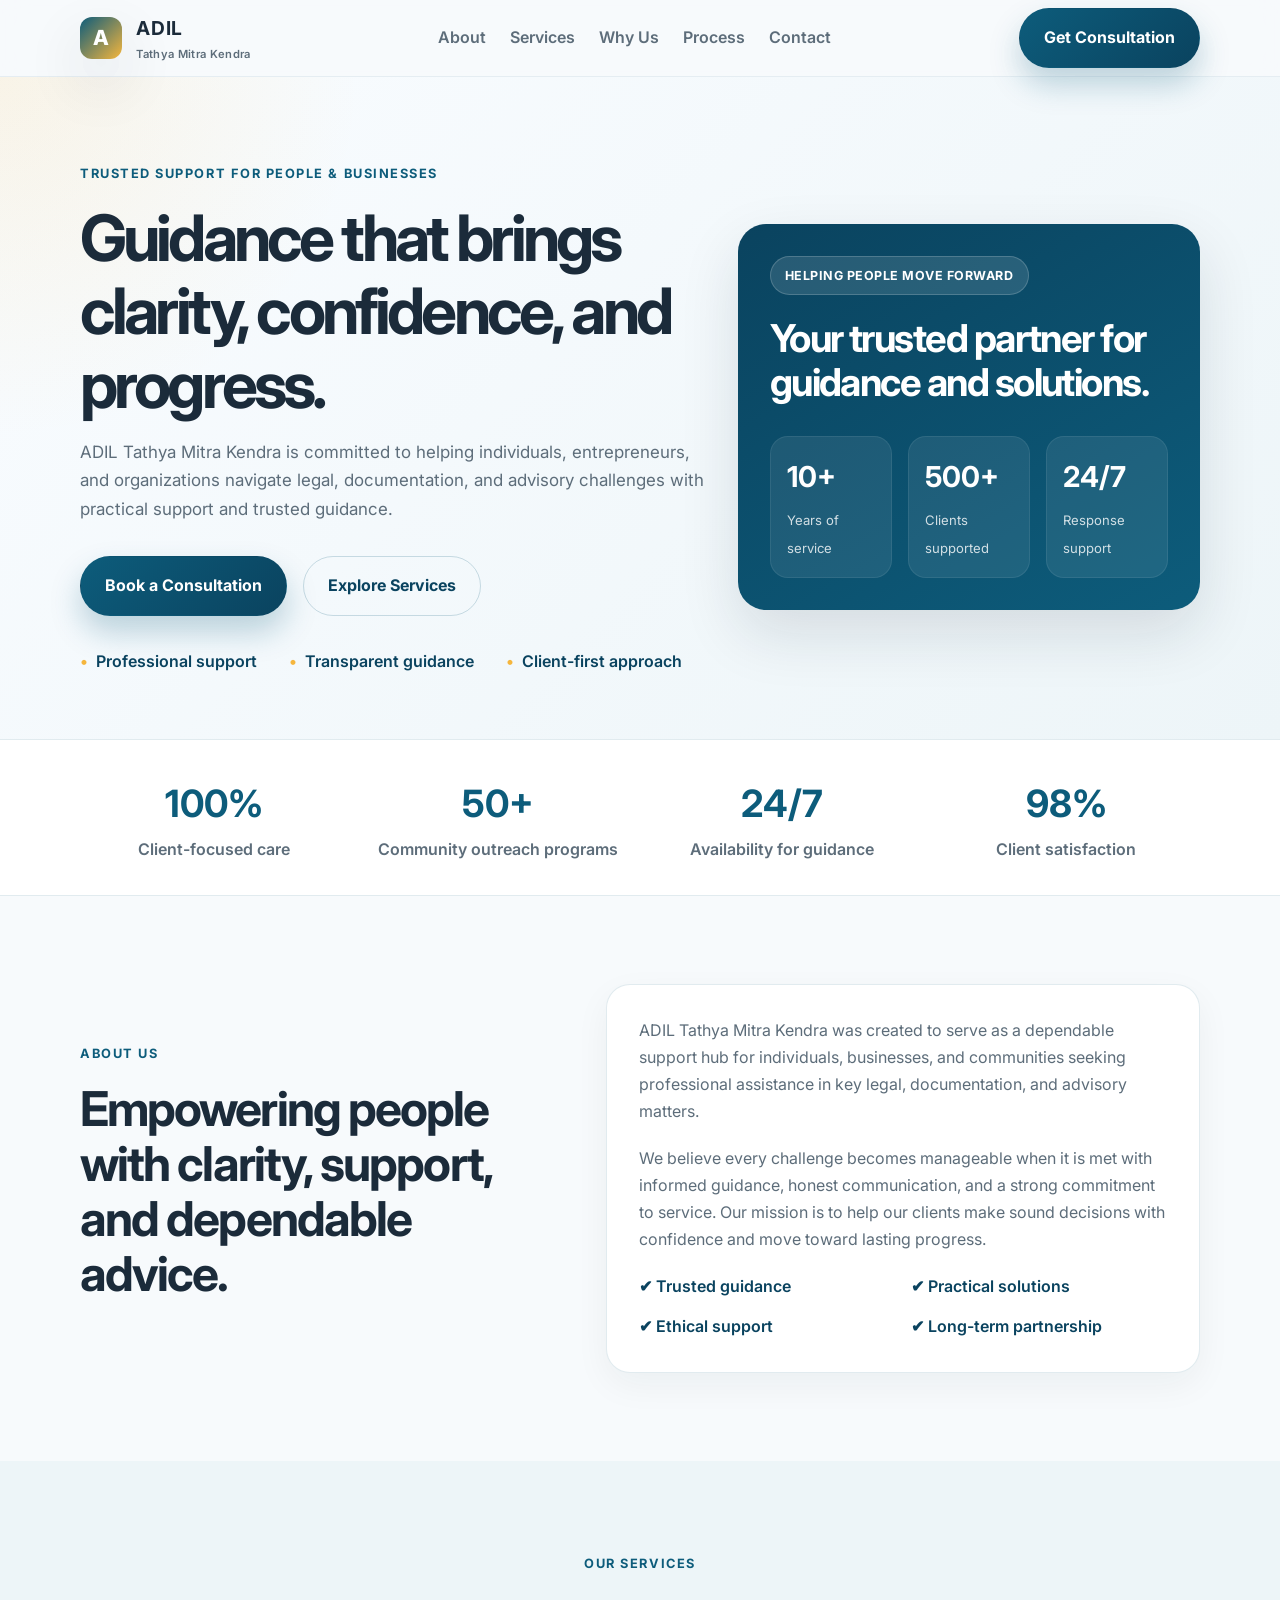
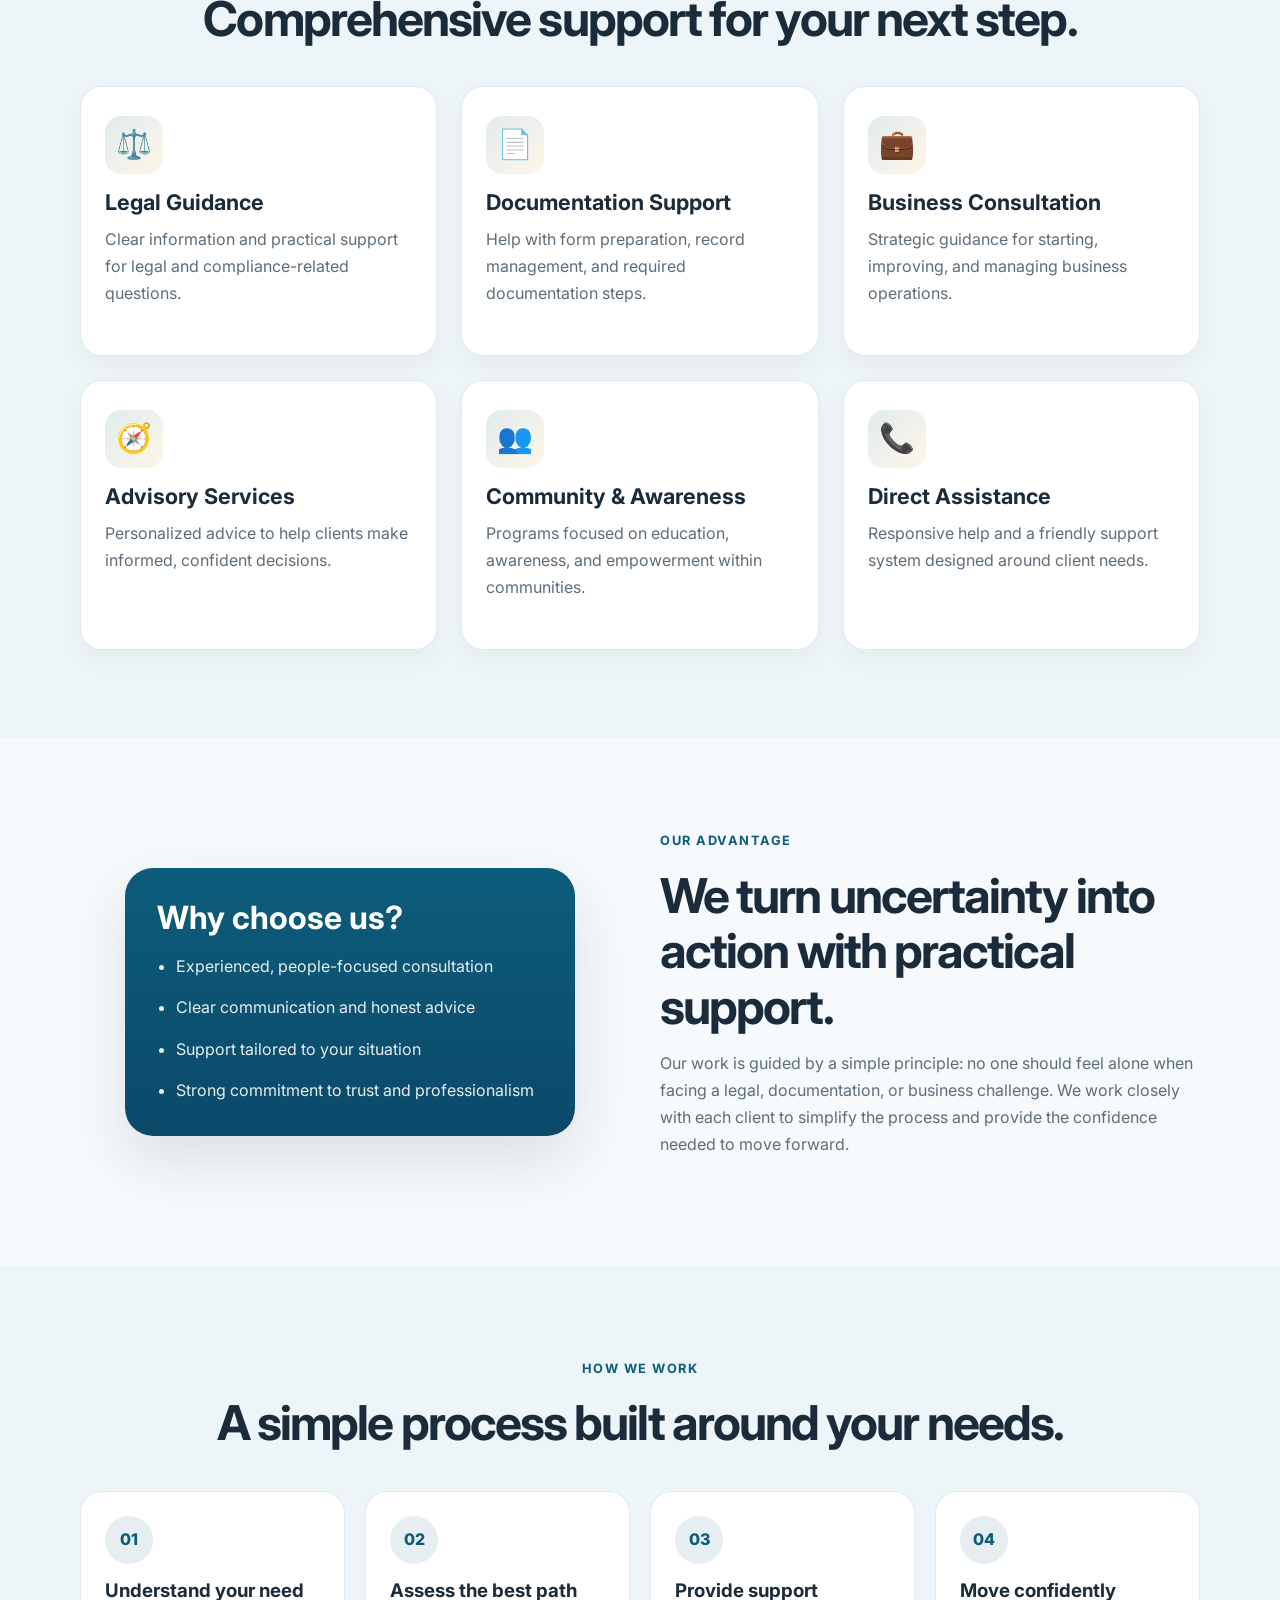
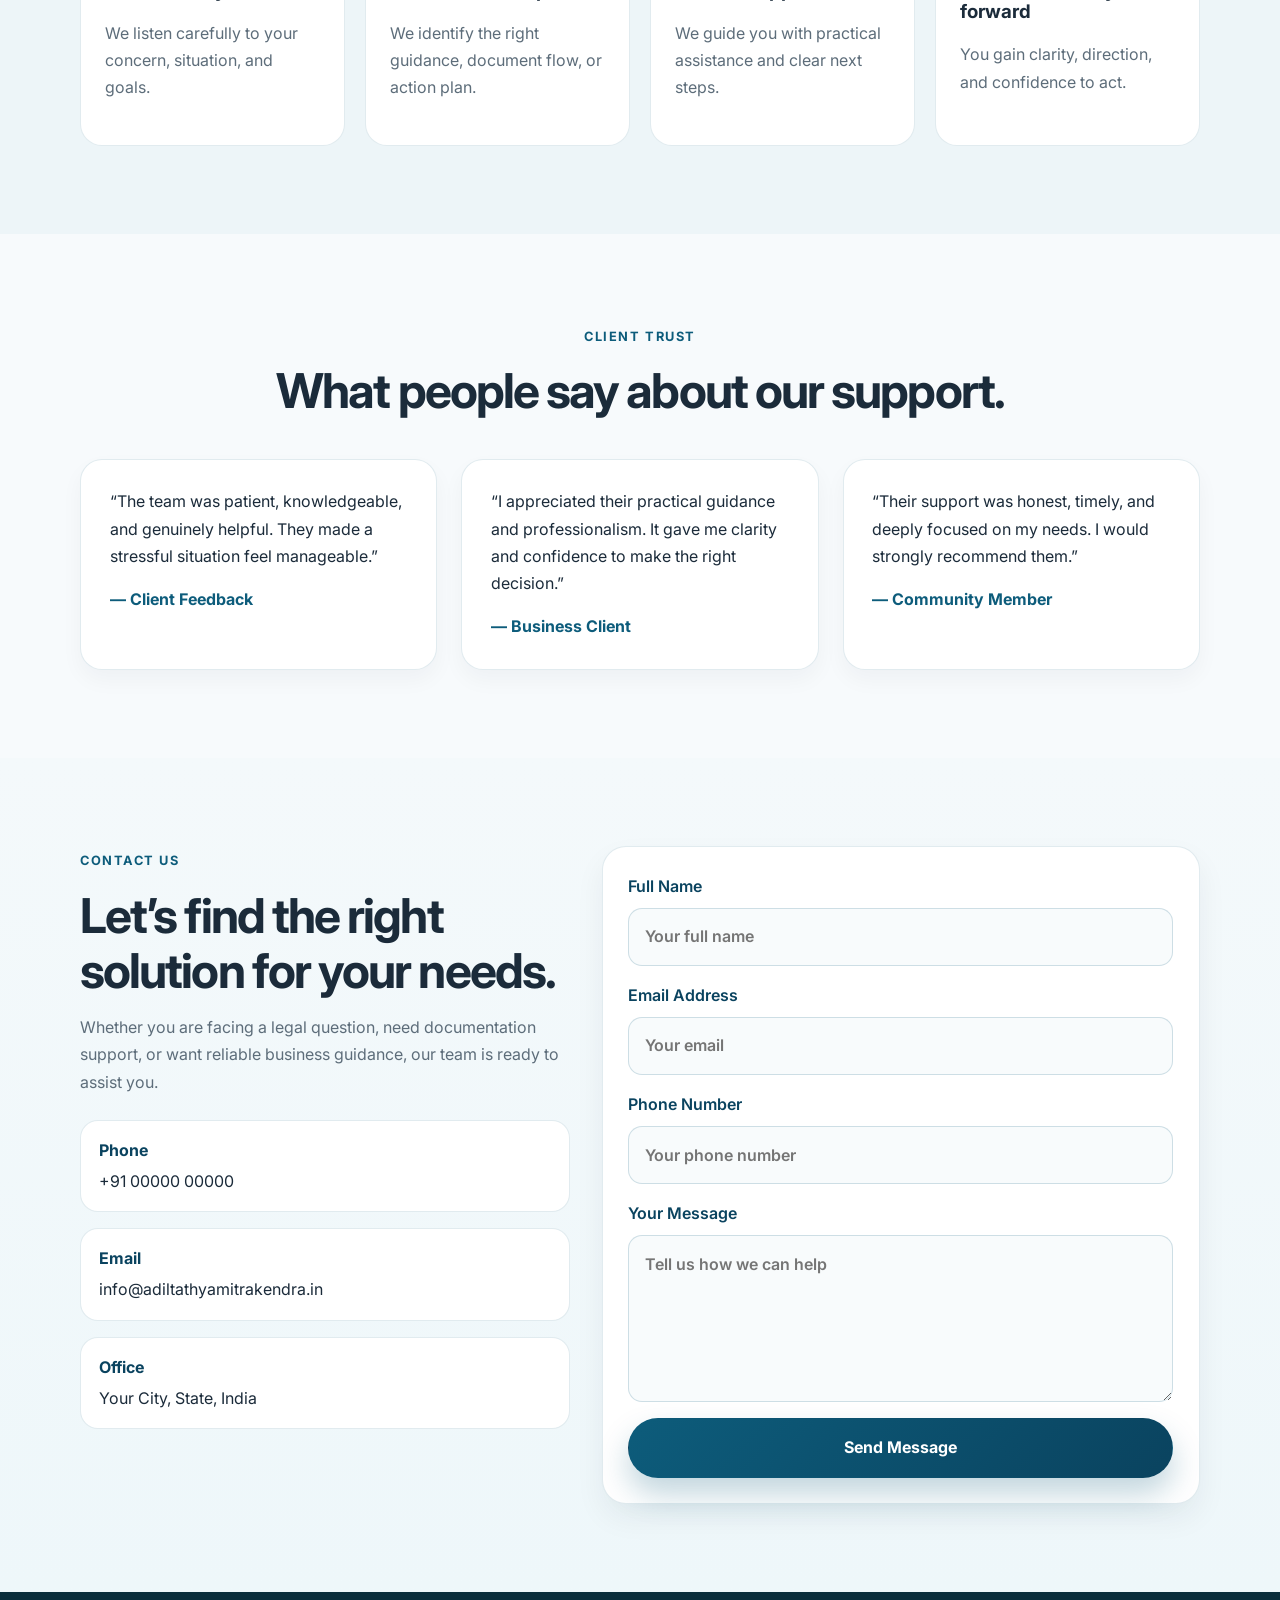
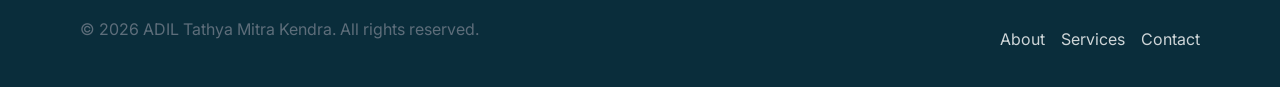
==== index.html @ 2398728b "Build a complete responsive business website for ADIL Tathya Mitra Kendra and add modern branding, s" ====
<!DOCTYPE html>
<html lang="en">
  <head>
    <meta charset="UTF-8" />
    <meta name="viewport" content="width=device-width, initial-scale=1.0" />
    <meta
      name="description"
      content="ADIL Tathya Mitra Kendra provides trusted legal guidance, documentation support, business consultation, and community awareness services."
    />
    <title>ADIL Tathya Mitra Kendra | Trusted Guidance & Support</title>
    <link rel="preconnect" href="https://fonts.googleapis.com" />
    <link rel="preconnect" href="https://fonts.gstatic.com" crossorigin />
    <link
      href="https://fonts.googleapis.com/css2?family=Inter:wght@400;500;600;700;800&display=swap"
      rel="stylesheet"
    />
    <link rel="stylesheet" href="styles.css" />
  </head>
  <body>
    <header class="site-header">
      <div class="container nav-wrap">
        <a href="#home" class="brand" aria-label="ADIL Tathya Mitra Kendra home">
          <span class="brand-mark">A</span>
          <span>
            <strong>ADIL</strong>
            <small>Tathya Mitra Kendra</small>
          </span>
        </a>

        <nav class="main-nav" aria-label="Main navigation">
          <a href="#about">About</a>
          <a href="#services">Services</a>
          <a href="#why-us">Why Us</a>
          <a href="#process">Process</a>
          <a href="#contact">Contact</a>
        </nav>

        <a class="btn btn-primary" href="#contact">Get Consultation</a>
        <button class="nav-toggle" aria-label="Open menu" aria-expanded="false">
          <span></span>
          <span></span>
          <span></span>
        </button>
      </div>
    </header>

    <main>
      <section class="hero" id="home">
        <div class="container hero-grid">
          <div class="hero-copy">
            <span class="eyebrow">Trusted support for people & businesses</span>
            <h1>Guidance that brings clarity, confidence, and progress.</h1>
            <p>
              ADIL Tathya Mitra Kendra is committed to helping individuals,
              entrepreneurs, and organizations navigate legal, documentation, and
              advisory challenges with practical support and trusted guidance.
            </p>

            <div class="cta-group">
              <a class="btn btn-primary" href="#contact">Book a Consultation</a>
              <a class="btn btn-secondary" href="#services">Explore Services</a>
            </div>

            <ul class="hero-points" aria-label="Key strengths">
              <li>Professional support</li>
              <li>Transparent guidance</li>
              <li>Client-first approach</li>
            </ul>
          </div>

          <div class="hero-card" aria-label="Company overview card">
            <div class="card-badge">Helping people move forward</div>
            <h2>Your trusted partner for guidance and solutions.</h2>
            <div class="mini-stats">
              <div>
                <strong>10+</strong>
                <span>Years of service</span>
              </div>
              <div>
                <strong>500+</strong>
                <span>Clients supported</span>
              </div>
              <div>
                <strong>24/7</strong>
                <span>Response support</span>
              </div>
            </div>
          </div>
        </div>
      </section>

      <section class="stats-bar">
        <div class="container stats-grid">
          <div>
            <strong>100%</strong>
            <span>Client-focused care</span>
          </div>
          <div>
            <strong>50+</strong>
            <span>Community outreach programs</span>
          </div>
          <div>
            <strong>24/7</strong>
            <span>Availability for guidance</span>
          </div>
          <div>
            <strong>98%</strong>
            <span>Client satisfaction</span>
          </div>
        </div>
      </section>

      <section class="section" id="about">
        <div class="container two-col">
          <div class="section-intro">
            <span class="eyebrow">About us</span>
            <h2>Empowering people with clarity, support, and dependable advice.</h2>
          </div>

          <div class="about-copy">
            <p>
              ADIL Tathya Mitra Kendra was created to serve as a dependable support hub for
              individuals, businesses, and communities seeking professional assistance in key
              legal, documentation, and advisory matters.
            </p>
            <p>
              We believe every challenge becomes manageable when it is met with informed guidance,
              honest communication, and a strong commitment to service. Our mission is to help
              our clients make sound decisions with confidence and move toward lasting progress.
            </p>
            <div class="check-list">
              <span>✔ Trusted guidance</span>
              <span>✔ Practical solutions</span>
              <span>✔ Ethical support</span>
              <span>✔ Long-term partnership</span>
            </div>
          </div>
        </div>
      </section>

      <section class="section muted" id="services">
        <div class="container">
          <div class="section-heading center">
            <span class="eyebrow">Our services</span>
            <h2>Comprehensive support for your next step.</h2>
          </div>

          <div class="card-grid">
            <article class="service-card">
              <div class="icon">⚖️</div>
              <h3>Legal Guidance</h3>
              <p>
                Clear information and practical support for legal and compliance-related questions.
              </p>
            </article>

            <article class="service-card">
              <div class="icon">📄</div>
              <h3>Documentation Support</h3>
              <p>
                Help with form preparation, record management, and required documentation steps.
              </p>
            </article>

            <article class="service-card">
              <div class="icon">💼</div>
              <h3>Business Consultation</h3>
              <p>
                Strategic guidance for starting, improving, and managing business operations.
              </p>
            </article>

            <article class="service-card">
              <div class="icon">🧭</div>
              <h3>Advisory Services</h3>
              <p>
                Personalized advice to help clients make informed, confident decisions.
              </p>
            </article>

            <article class="service-card">
              <div class="icon">👥</div>
              <h3>Community & Awareness</h3>
              <p>
                Programs focused on education, awareness, and empowerment within communities.
              </p>
            </article>

            <article class="service-card">
              <div class="icon">📞</div>
              <h3>Direct Assistance</h3>
              <p>
                Responsive help and a friendly support system designed around client needs.
              </p>
            </article>
          </div>
        </div>
      </section>

      <section class="section" id="why-us">
        <div class="container two-col reverse">
          <div class="feature-panel">
            <div class="feature-box">
              <h3>Why choose us?</h3>
              <ul>
                <li>Experienced, people-focused consultation</li>
                <li>Clear communication and honest advice</li>
                <li>Support tailored to your situation</li>
                <li>Strong commitment to trust and professionalism</li>
              </ul>
            </div>
          </div>

          <div class="section-intro">
            <span class="eyebrow">Our advantage</span>
            <h2>We turn uncertainty into action with practical support.</h2>
            <p>
              Our work is guided by a simple principle: no one should feel alone when facing a
              legal, documentation, or business challenge. We work closely with each client to
              simplify the process and provide the confidence needed to move forward.
            </p>
          </div>
        </div>
      </section>

      <section class="section muted" id="process">
        <div class="container">
          <div class="section-heading center">
            <span class="eyebrow">How we work</span>
            <h2>A simple process built around your needs.</h2>
          </div>

          <div class="timeline">
            <div class="timeline-item">
              <span>01</span>
              <h3>Understand your need</h3>
              <p>We listen carefully to your concern, situation, and goals.</p>
            </div>
            <div class="timeline-item">
              <span>02</span>
              <h3>Assess the best path</h3>
              <p>We identify the right guidance, document flow, or action plan.</p>
            </div>
            <div class="timeline-item">
              <span>03</span>
              <h3>Provide support</h3>
              <p>We guide you with practical assistance and clear next steps.</p>
            </div>
            <div class="timeline-item">
              <span>04</span>
              <h3>Move confidently forward</h3>
              <p>You gain clarity, direction, and confidence to act.</p>
            </div>
          </div>
        </div>
      </section>

      <section class="section testimonial-section">
        <div class="container">
          <div class="section-heading center">
            <span class="eyebrow">Client trust</span>
            <h2>What people say about our support.</h2>
          </div>

          <div class="testimonial-grid">
            <blockquote>
              “The team was patient, knowledgeable, and genuinely helpful. They made a stressful
              situation feel manageable.”
              <footer>— Client Feedback</footer>
            </blockquote>
            <blockquote>
              “I appreciated their practical guidance and professionalism. It gave me clarity and
              confidence to make the right decision.”
              <footer>— Business Client</footer>
            </blockquote>
            <blockquote>
              “Their support was honest, timely, and deeply focused on my needs. I would strongly
              recommend them.”
              <footer>— Community Member</footer>
            </blockquote>
          </div>
        </div>
      </section>

      <section class="section contact-section" id="contact">
        <div class="container contact-grid">
          <div class="contact-copy">
            <span class="eyebrow">Contact us</span>
            <h2>Let’s find the right solution for your needs.</h2>
            <p>
              Whether you are facing a legal question, need documentation support, or want reliable
              business guidance, our team is ready to assist you.
            </p>

            <div class="contact-details">
              <div>
                <strong>Phone</strong>
                <span>+91 00000 00000</span>
              </div>
              <div>
                <strong>Email</strong>
                <span>info@adiltathyamitrakendra.in</span>
              </div>
              <div>
                <strong>Office</strong>
                <span>Your City, State, India</span>
              </div>
            </div>
          </div>

          <form class="contact-form" action="#" method="post">
            <label>
              Full Name
              <input type="text" name="name" placeholder="Your full name" required />
            </label>
            <label>
              Email Address
              <input type="email" name="email" placeholder="Your email" required />
            </label>
            <label>
              Phone Number
              <input type="tel" name="phone" placeholder="Your phone number" />
            </label>
            <label>
              Your Message
              <textarea name="message" rows="5" placeholder="Tell us how we can help" required></textarea>
            </label>
            <button type="submit" class="btn btn-primary">Send Message</button>
          </form>
        </div>
      </section>
    </main>

    <footer class="site-footer">
      <div class="container footer-wrap">
        <p>© <span id="year"></span> ADIL Tathya Mitra Kendra. All rights reserved.</p>
        <div class="footer-links">
          <a href="#about">About</a>
          <a href="#services">Services</a>
          <a href="#contact">Contact</a>
        </div>
      </div>
    </footer>

    <script src="script.js"></script>
  </body>
</html>
---- styles.css ----
:root {
  --primary: #0d5c7b;
  --primary-dark: #0a435f;
  --secondary: #f5b63d;
  --accent: #e8f3f8;
  --text: #1b2b3a;
  --muted: #5d6d7a;
  --bg: #f7fafc;
  --white: #ffffff;
  --border: rgba(13, 92, 123, 0.12);
  --shadow: 0 24px 60px rgba(15, 34, 46, 0.12);
}

* {
  box-sizing: border-box;
}

html {
  scroll-behavior: smooth;
}

body {
  margin: 0;
  font-family: "Inter", sans-serif;
  color: var(--text);
  background: var(--bg);
  line-height: 1.7;
}

img {
  max-width: 100%;
  display: block;
}

a {
  color: inherit;
  text-decoration: none;
}

button,
input,
textarea {
  font: inherit;
}

.container {
  width: min(1120px, calc(100% - 2rem));
  margin: 0 auto;
}

.section {
  padding: 88px 0;
}

.muted {
  background: #edf5f8;
}

.eyebrow {
  display: inline-block;
  font-size: 0.8rem;
  font-weight: 700;
  letter-spacing: 0.12em;
  text-transform: uppercase;
  color: var(--primary);
  margin-bottom: 1rem;
}

h1, h2, h3 {
  margin-top: 0;
  line-height: 1.15;
}

h1 {
  font-size: clamp(2.5rem, 5vw, 4.5rem);
  letter-spacing: -0.06em;
  margin-bottom: 1rem;
}

h2 {
  font-size: clamp(2rem, 4vw, 3rem);
  letter-spacing: -0.04em;
  margin-bottom: 1rem;
}

p {
  margin: 0 0 1.2rem;
  color: var(--muted);
}

.btn {
  display: inline-flex;
  align-items: center;
  justify-content: center;
  padding: 0.95rem 1.5rem;
  border-radius: 999px;
  border: 1px solid transparent;
  font-weight: 700;
  transition: 0.25s ease;
  cursor: pointer;
}

.btn:hover {
  transform: translateY(-1px);
}

.btn-primary {
  background: linear-gradient(135deg, var(--primary), var(--primary-dark));
  color: var(--white);
  box-shadow: 0 16px 30px rgba(13, 92, 123, 0.25);
}

.btn-secondary {
  background: transparent;
  border-color: rgba(13, 92, 123, 0.2);
  color: var(--primary-dark);
}

.site-header {
  position: sticky;
  top: 0;
  z-index: 30;
  background: rgba(247, 250, 252, 0.85);
  backdrop-filter: blur(14px);
  border-bottom: 1px solid rgba(13, 92, 123, 0.08);
}

.nav-wrap {
  display: flex;
  align-items: center;
  justify-content: space-between;
  gap: 1rem;
  min-height: 76px;
}

.brand {
  display: inline-flex;
  align-items: center;
  gap: 0.9rem;
  font-weight: 800;
}

.brand strong {
  display: block;
  font-size: 1.2rem;
  letter-spacing: 0.03em;
}

.brand small {
  display: block;
  font-size: 0.7rem;
  letter-spacing: 0.03em;
  font-weight: 600;
  color: var(--muted);
}

.brand-mark {
  display: grid;
  place-items: center;
  width: 42px;
  height: 42px;
  border-radius: 12px;
  background: linear-gradient(135deg, var(--primary), var(--secondary));
  color: var(--white);
  font-size: 1.3rem;
  box-shadow: var(--shadow);
}

.main-nav {
  display: flex;
  align-items: center;
  gap: 1.5rem;
  font-weight: 600;
  color: var(--muted);
}

.main-nav a {
  position: relative;
}

.main-nav a::after {
  content: "";
  position: absolute;
  left: 0;
  bottom: -0.35rem;
  width: 100%;
  height: 2px;
  background: var(--primary);
  transform: scaleX(0);
  transform-origin: center;
  transition: transform 0.25s ease;
}

.main-nav a:hover::after,
.main-nav a:focus-visible::after {
  transform: scaleX(1);
}

.nav-toggle {
  display: none;
  width: 46px;
  height: 46px;
  border: 1px solid var(--border);
  border-radius: 12px;
  background: var(--white);
  padding: 0.6rem;
  cursor: pointer;
}

.nav-toggle span {
  display: block;
  width: 100%;
  height: 2px;
  background: var(--text);
  margin: 0.28rem 0;
  border-radius: 999px;
}

.hero {
  position: relative;
  overflow: hidden;
  padding: 82px 0 64px;
  background:
    radial-gradient(circle at top left, rgba(245, 182, 61, 0.12), transparent 25%),
    linear-gradient(135deg, #f9fcff 0%, #edf5f8 100%);
}

.hero-grid {
  display: grid;
  grid-template-columns: 1.15fr 0.85fr;
  gap: 2rem;
  align-items: center;
}

.hero-copy {
  position: relative;
  z-index: 1;
}

.hero-copy p {
  max-width: 640px;
  font-size: 1.06rem;
}

.cta-group {
  display: flex;
  flex-wrap: wrap;
  gap: 1rem;
  margin: 2rem 0;
}

.hero-points {
  display: flex;
  flex-wrap: wrap;
  gap: 1.2rem 2rem;
  list-style: none;
  padding: 0;
  margin: 0;
  color: var(--primary-dark);
  font-weight: 600;
}

.hero-points li::before {
  content: "•";
  margin-right: 0.5rem;
  color: var(--secondary);
}

.hero-card {
  background: linear-gradient(150deg, var(--primary-dark), var(--primary));
  border-radius: 28px;
  color: var(--white);
  padding: 2rem;
  box-shadow: var(--shadow);
}

.card-badge {
  display: inline-flex;
  padding: 0.5rem 0.9rem;
  background: rgba(255, 255, 255, 0.12);
  border: 1px solid rgba(255, 255, 255, 0.18);
  border-radius: 999px;
  font-size: 0.78rem;
  font-weight: 700;
  letter-spacing: 0.04em;
  text-transform: uppercase;
}

.hero-card h2 {
  margin: 1.3rem 0 2rem;
  font-size: clamp(1.8rem, 3vw, 2.6rem);
}

.mini-stats {
  display: grid;
  grid-template-columns: repeat(3, minmax(0, 1fr));
  gap: 1rem;
}

.mini-stats div {
  background: rgba(255, 255, 255, 0.08);
  padding: 1rem;
  border-radius: 18px;
  border: 1px solid rgba(255, 255, 255, 0.08);
}

.mini-stats strong {
  display: block;
  font-size: 1.8rem;
  margin-bottom: 0.25rem;
}

.mini-stats span {
  font-size: 0.82rem;
  color: rgba(255, 255, 255, 0.8);
}

.stats-bar {
  background: var(--white);
  padding: 1.2rem 0;
  border-top: 1px solid var(--border);
  border-bottom: 1px solid var(--border);
}

.stats-grid {
  display: grid;
  grid-template-columns: repeat(4, minmax(0, 1fr));
  text-align: center;
  gap: 1rem;
}

.stats-grid div {
  padding: 0.8rem 0.5rem;
}

.stats-grid strong {
  display: block;
  font-size: clamp(1.7rem, 3vw, 2.35rem);
  color: var(--primary);
}

.stats-grid span {
  color: var(--muted);
  font-weight: 600;
}

.two-col {
  display: grid;
  grid-template-columns: 0.9fr 1.1fr;
  gap: 2.5rem;
  align-items: center;
}

.two-col.reverse {
  grid-template-columns: 1fr 1fr;
}

.section-intro h2 {
  max-width: 600px;
}

.about-copy {
  background: var(--white);
  padding: 2rem;
  border: 1px solid var(--border);
  border-radius: 24px;
  box-shadow: 0 12px 35px rgba(15, 34, 46, 0.05);
}

.check-list {
  display: grid;
  grid-template-columns: repeat(2, minmax(0, 1fr));
  gap: 0.8rem 1rem;
  margin-top: 1rem;
  font-weight: 600;
  color: var(--primary-dark);
}

.section-heading {
  margin-bottom: 2.5rem;
}

.section-heading.center {
  text-align: center;
}

.section-heading.center h2 {
  margin-inline: auto;
}

.card-grid {
  display: grid;
  grid-template-columns: repeat(3, minmax(0, 1fr));
  gap: 1.5rem;
}

.service-card {
  background: var(--white);
  border: 1px solid var(--border);
  border-radius: 22px;
  padding: 1.8rem 1.5rem;
  box-shadow: 0 10px 22px rgba(15, 34, 46, 0.04);
}

.icon {
  width: 58px;
  height: 58px;
  border-radius: 16px;
  display: grid;
  place-items: center;
  background: linear-gradient(135deg, rgba(13, 92, 123, 0.12), rgba(245, 182, 61, 0.12));
  font-size: 1.8rem;
  margin-bottom: 1rem;
}

.service-card h3 {
  font-size: 1.35rem;
  margin-bottom: 0.7rem;
}

.feature-panel {
  display: flex;
  justify-content: center;
}

.feature-box {
  width: min(100%, 450px);
  padding: 2rem;
  background: linear-gradient(180deg, #0d5c7b 0%, #0b4969 100%);
  border-radius: 28px;
  color: var(--white);
  box-shadow: var(--shadow);
}

.feature-box h3 {
  font-size: 2rem;
  margin-bottom: 1rem;
}

.feature-box ul {
  margin: 0;
  padding-left: 1.2rem;
  display: grid;
  gap: 0.9rem;
  color: rgba(255, 255, 255, 0.9);
}

.timeline {
  display: grid;
  grid-template-columns: repeat(4, minmax(0, 1fr));
  gap: 1.25rem;
}

.timeline-item {
  background: var(--white);
  border: 1px solid var(--border);
  border-radius: 22px;
  padding: 1.5rem;
}

.timeline-item span {
  display: inline-flex;
  width: 48px;
  height: 48px;
  border-radius: 50%;
  align-items: center;
  justify-content: center;
  background: rgba(13, 92, 123, 0.1);
  color: var(--primary);
  font-weight: 800;
  margin-bottom: 1rem;
}

.testimonial-grid {
  display: grid;
  grid-template-columns: repeat(3, minmax(0, 1fr));
  gap: 1.5rem;
}

blockquote {
  margin: 0;
  background: var(--white);
  border: 1px solid var(--border);
  padding: 1.8rem;
  border-radius: 22px;
  color: var(--text);
  box-shadow: 0 10px 22px rgba(15, 34, 46, 0.04);
}

blockquote footer {
  margin-top: 1rem;
  color: var(--primary);
  font-weight: 700;
}

.contact-section {
  background: linear-gradient(180deg, #f4f9fb 0%, #eef7fa 100%);
}

.contact-grid {
  display: grid;
  grid-template-columns: 0.9fr 1.1fr;
  gap: 2rem;
  align-items: start;
}

.contact-details {
  display: grid;
  gap: 1rem;
  margin-top: 1.5rem;
}

.contact-details div {
  display: grid;
  gap: 0.25rem;
  background: var(--white);
  border: 1px solid var(--border);
  border-radius: 18px;
  padding: 1rem 1.1rem;
}

.contact-details strong {
  color: var(--primary-dark);
}

.contact-form {
  display: grid;
  gap: 1rem;
  background: var(--white);
  border: 1px solid var(--border);
  border-radius: 24px;
  padding: 1.6rem;
  box-shadow: 0 14px 30px rgba(15, 34, 46, 0.06);
}

.contact-form label {
  display: grid;
  gap: 0.5rem;
  font-weight: 600;
  color: var(--primary-dark);
}

.contact-form input,
.contact-form textarea {
  width: 100%;
  border-radius: 14px;
  border: 1px solid rgba(13, 92, 123, 0.18);
  padding: 0.9rem 1rem;
  background: #f8fbfc;
  color: var(--text);
  resize: vertical;
}

.contact-form input:focus,
.contact-form textarea:focus {
  outline: 2px solid rgba(13, 92, 123, 0.15);
  border-color: rgba(13, 92, 123, 0.3);
}

.site-footer {
  background: #0a2d3b;
  color: rgba(255, 255, 255, 0.8);
  padding: 1.5rem 0;
}

.footer-wrap {
  display: flex;
  align-items: center;
  justify-content: space-between;
  gap: 1rem;
}

.footer-links {
  display: flex;
  flex-wrap: wrap;
  gap: 1rem;
}

@media (max-width: 900px) {
  .hero-grid,
  .two-col,
  .two-col.reverse,
  .contact-grid,
  .card-grid,
  .timeline,
  .testimonial-grid {
    grid-template-columns: 1fr 1fr;
  }

  .hero-grid,
  .two-col,
  .two-col.reverse,
  .contact-grid {
    grid-template-columns: 1fr;
  }

  .main-nav {
    position: absolute;
    left: 1rem;
    right: 1rem;
    top: 78px;
    display: none;
    flex-direction: column;
    align-items: flex-start;
    background: rgba(255, 255, 255, 0.98);
    border: 1px solid var(--border);
    border-radius: 18px;
    padding: 1.2rem;
    box-shadow: var(--shadow);
  }

  .main-nav.open {
    display: flex;
  }

  .nav-toggle {
    display: block;
  }

  .site-header .btn {
    display: none;
  }
}

@media (max-width: 640px) {
  .card-grid,
  .stats-grid,
  .testimonial-grid,
  .timeline {
    grid-template-columns: 1fr;
  }

  .hero {
    padding-top: 64px;
  }

  .hero-card,
  .about-copy,
  .service-card,
  .contact-form,
  .feature-box {
    border-radius: 18px;
  }

  .mini-stats {
    grid-template-columns: 1fr;
  }

  .footer-wrap {
    flex-direction: column;
    text-align: center;
  }
}
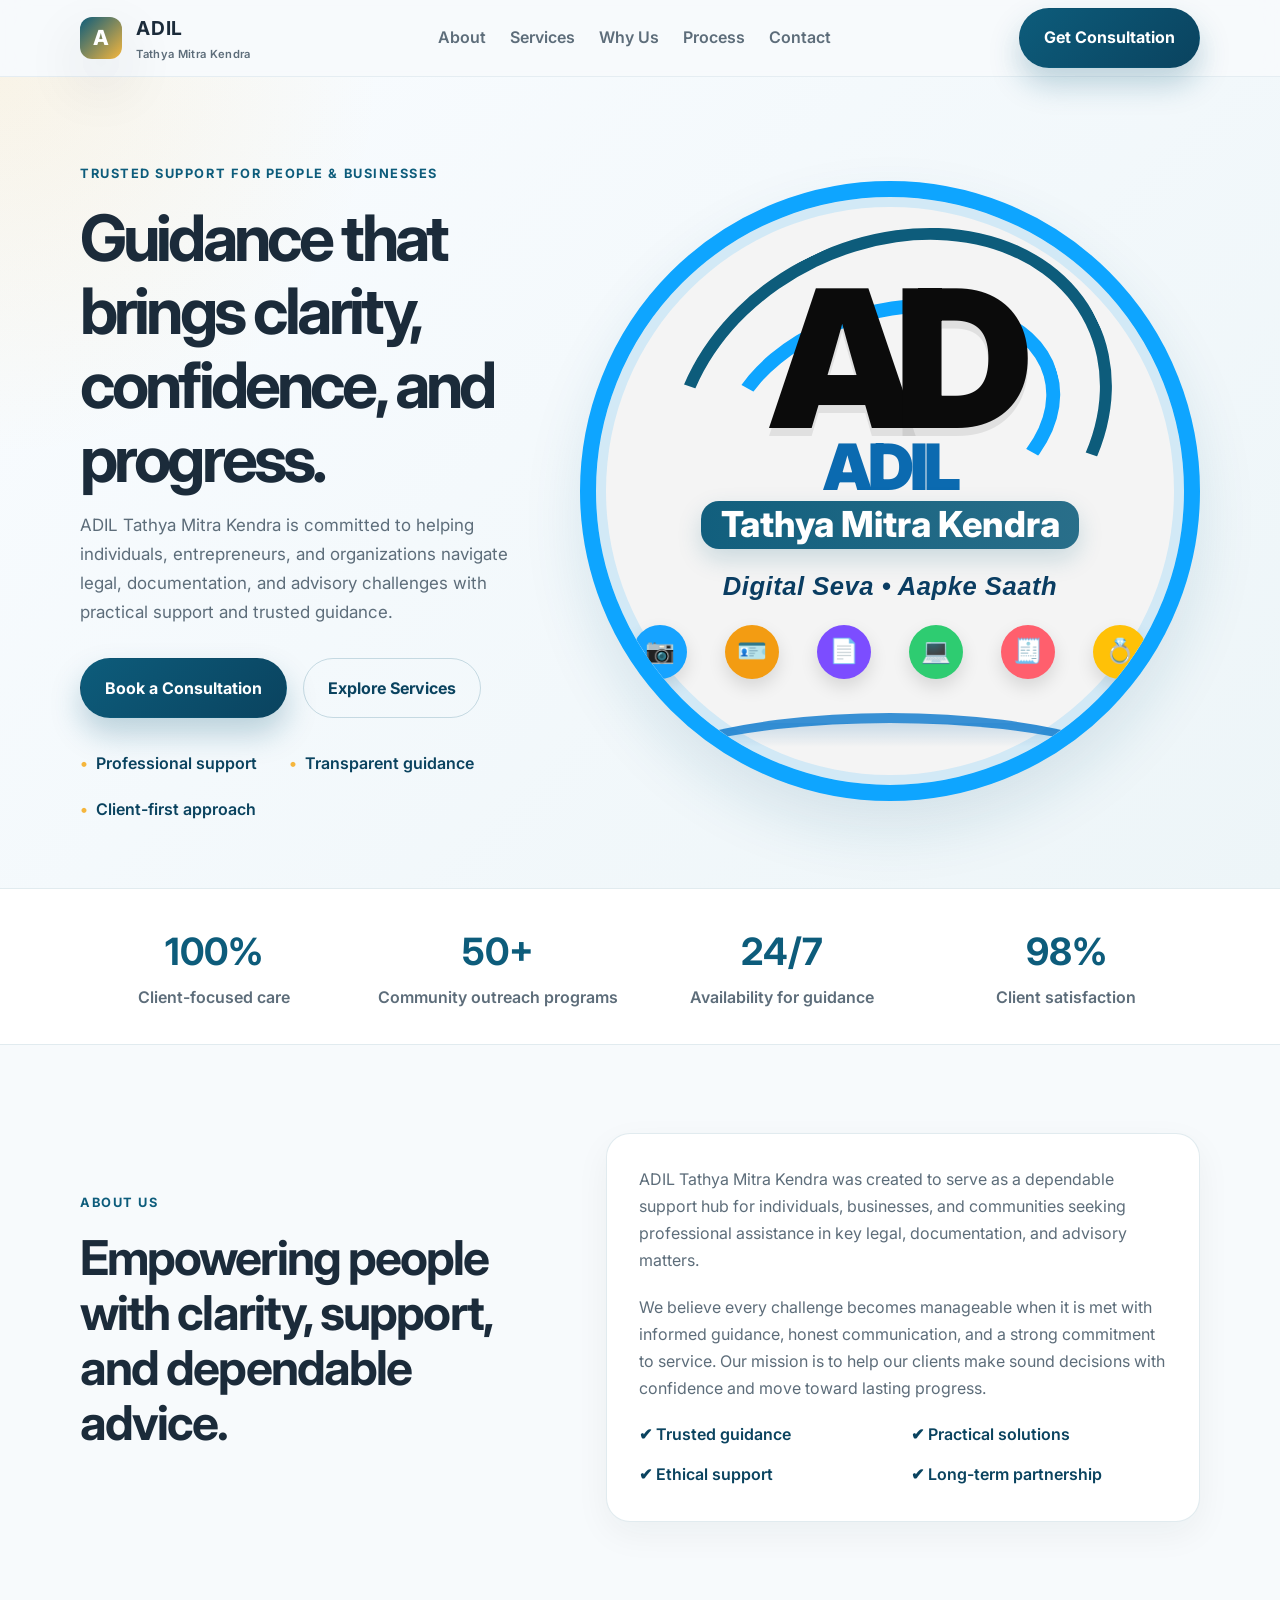
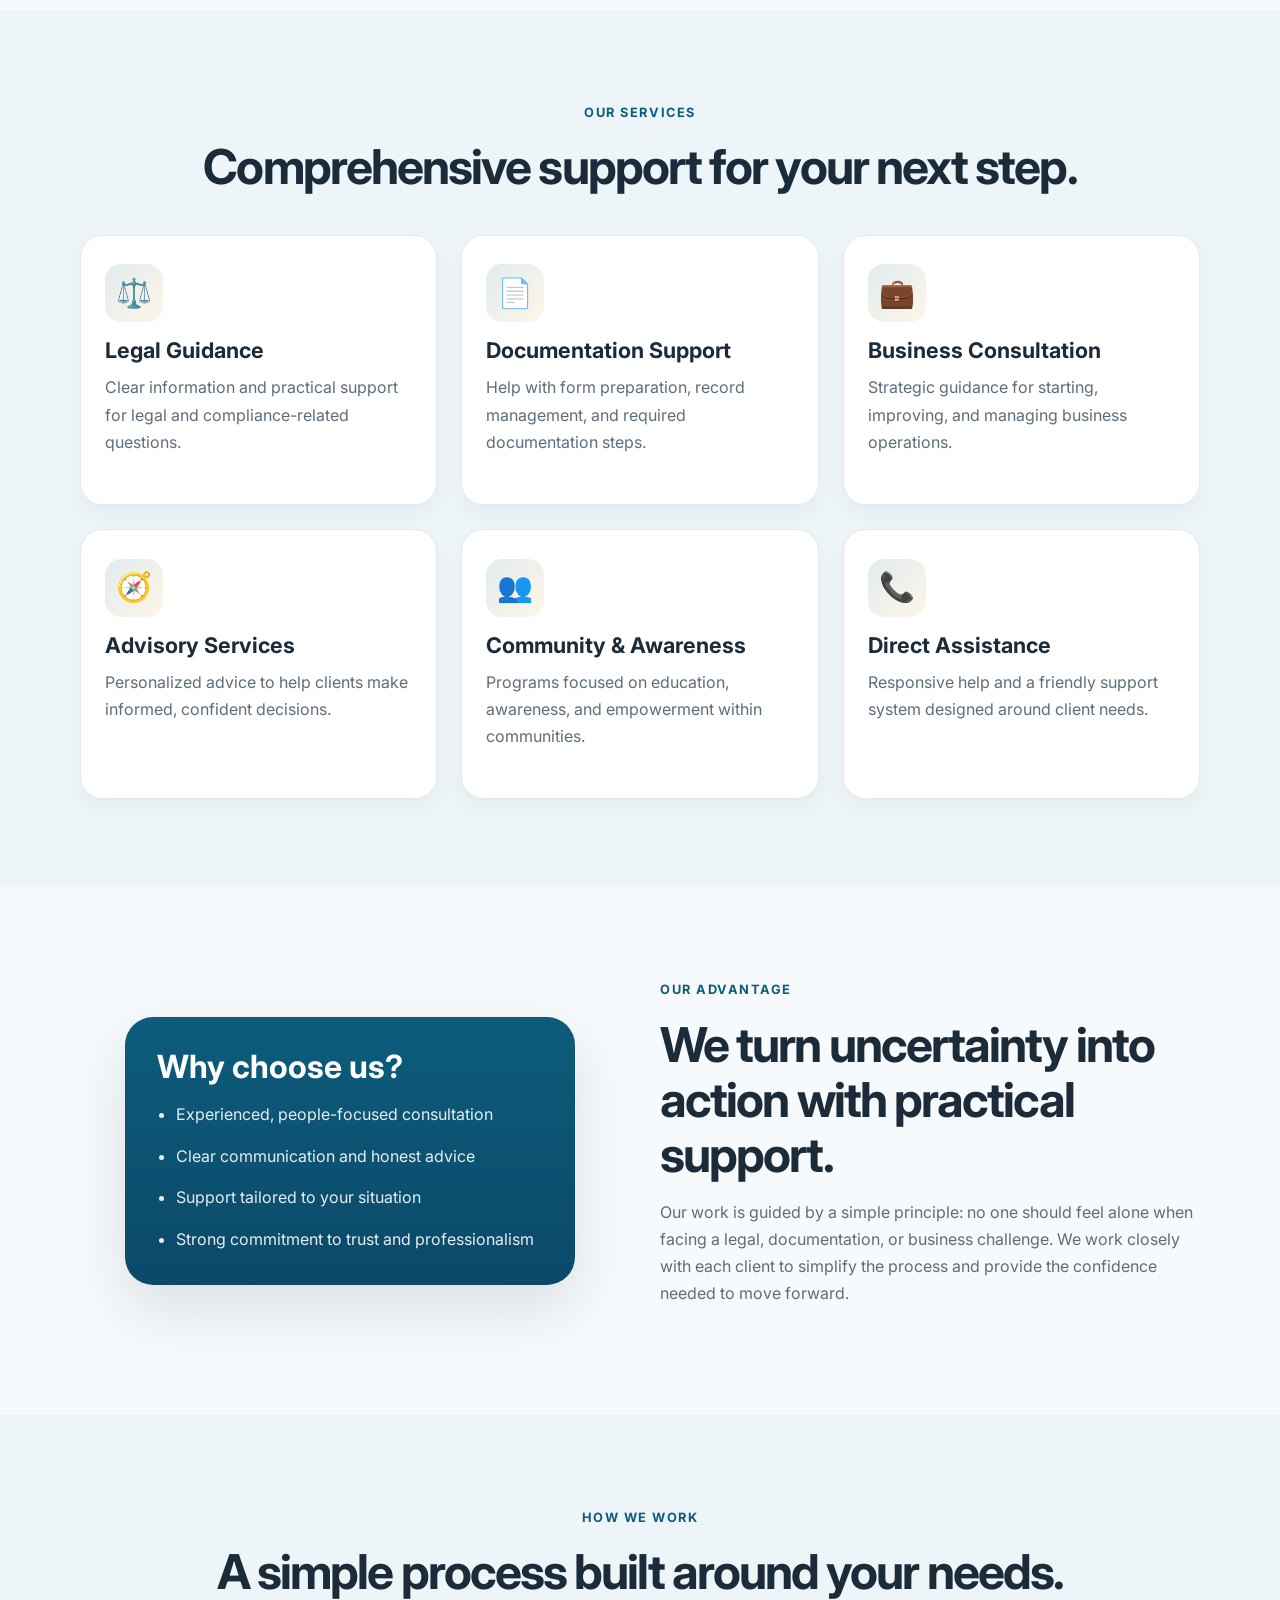
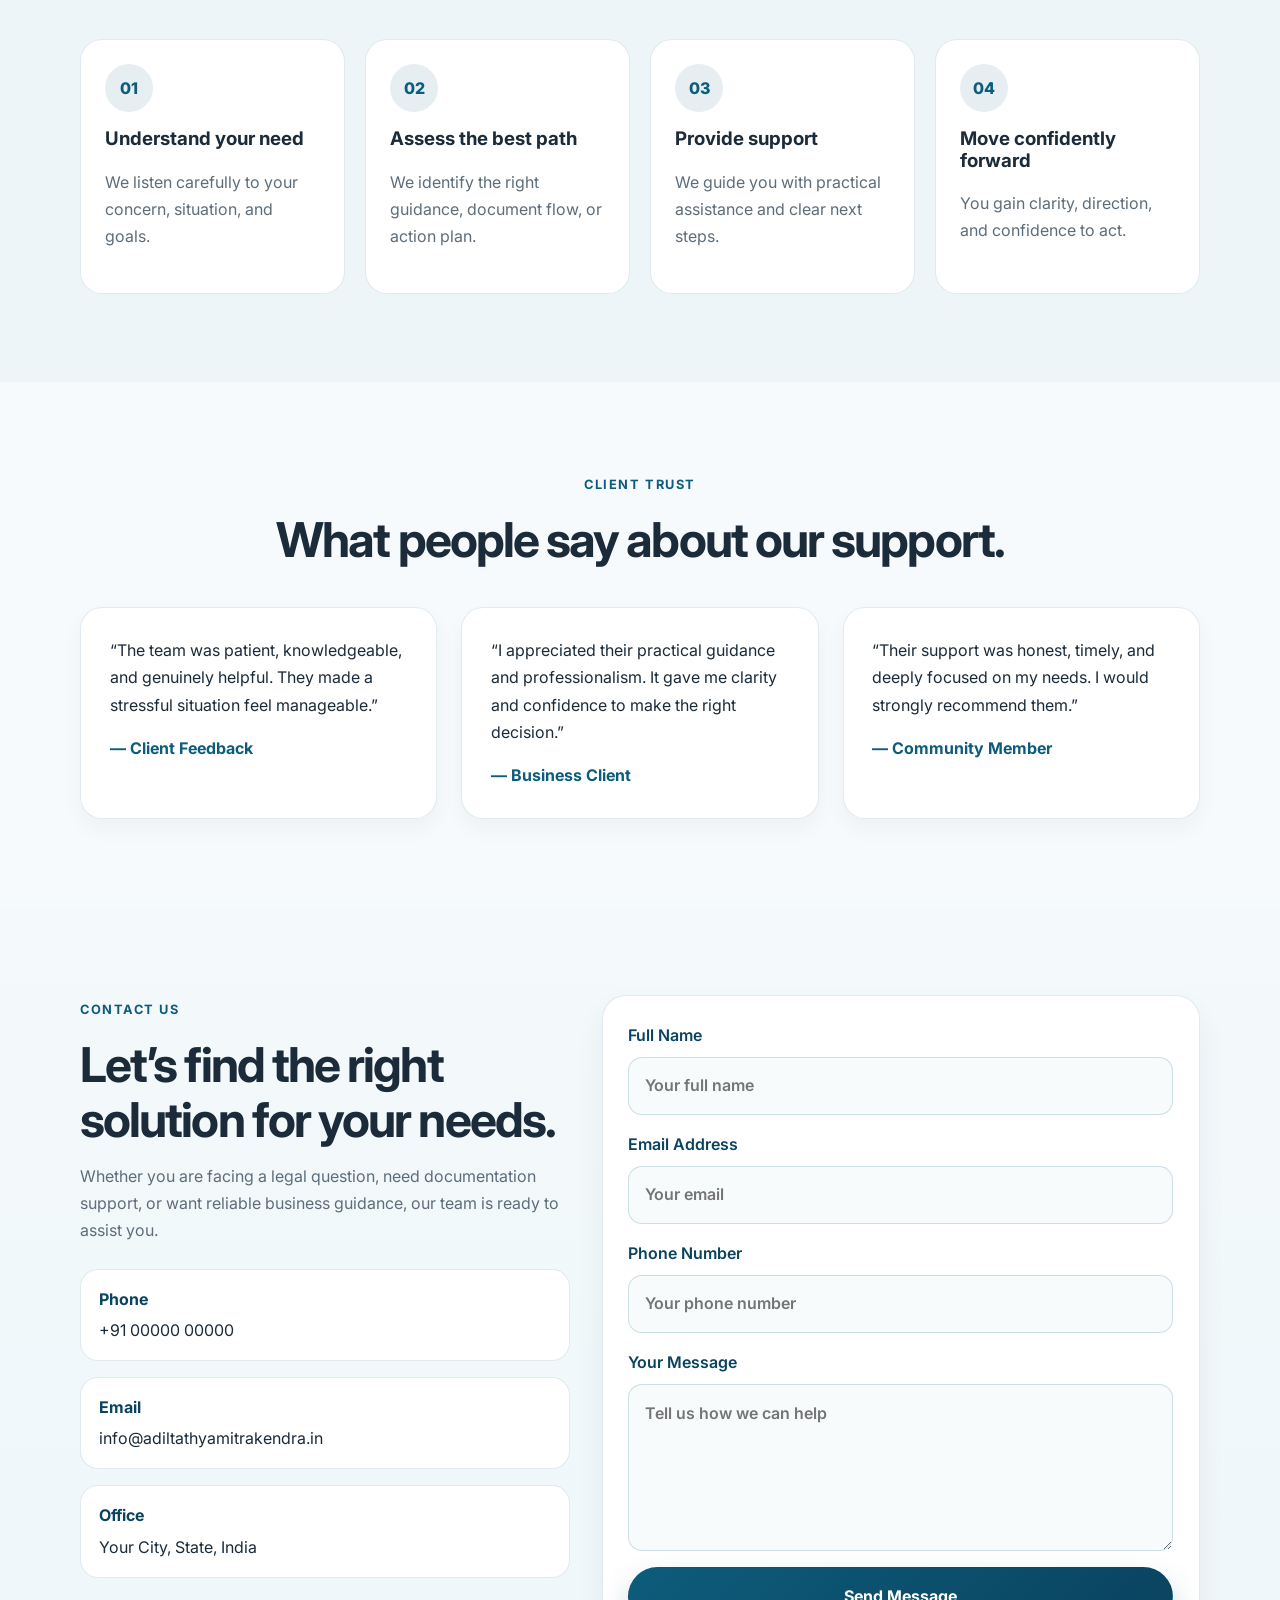
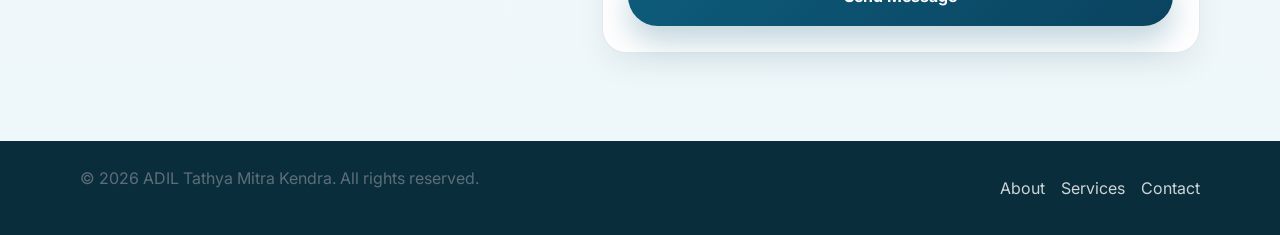
==== commit d89ee9a7: "Align the website hero with the provided ADIL Tathya Mitra Kendra brand logo and refresh the styling" ====
--- a/index.html
+++ b/index.html
@@ -68,21 +68,23 @@
             </ul>
           </div>
 
-          <div class="hero-card" aria-label="Company overview card">
-            <div class="card-badge">Helping people move forward</div>
-            <h2>Your trusted partner for guidance and solutions.</h2>
-            <div class="mini-stats">
-              <div>
-                <strong>10+</strong>
-                <span>Years of service</span>
-              </div>
-              <div>
-                <strong>500+</strong>
-                <span>Clients supported</span>
-              </div>
-              <div>
-                <strong>24/7</strong>
-                <span>Response support</span>
+          <div class="hero-visual" aria-label="ADIL Tathya Mitra Kendra brand emblem">
+            <div class="logo-badge">
+              <div class="logo-circle">
+                <div class="logo-swoosh"></div>
+                <div class="logo-monogram">AD</div>
+                <div class="logo-name">ADIL</div>
+                <div class="logo-subname">Tathya Mitra Kendra</div>
+                <div class="logo-tagline">Digital Seva • Aapke Saath</div>
+                <div class="service-strip">
+                  <div class="mini-icon icon-blue">📷</div>
+                  <div class="mini-icon icon-orange">🪪</div>
+                  <div class="mini-icon icon-purple">📄</div>
+                  <div class="mini-icon icon-green">💻</div>
+                  <div class="mini-icon icon-red">🧾</div>
+                  <div class="mini-icon icon-gold">💍</div>
+                </div>
+                <div class="wave-band"></div>
               </div>
             </div>
           </div>
@@ -345,230 +347,3 @@
     <script src="script.js"></script>
   </body>
 </html>
-
-
-
-
-
-
-
-
-
-
-
-
-
-
-
-
-
-
-
-
-
-
-
-
-
-
-
-
-
-
-
-
-
-
-
-
-
-
-
-
-
-
-
-
-
-
-
-
-
-
-
-
-
-
-
-
-
-
-
-
-
-
-
-
-
-
-
-
-
-
-
-
-
-
-
-
-
-
-
-
-
-
-
-
-
-
-
-
-
-
-
-
-
-
-
-
-
-
-
-
-
-
-
-
-
-
-
-
-
-
-
-
-
-
-
-
-
-
-
-
-
-
-
-
-
-
-
-
-
-
-
-
-
-
-
-
-
-
-
-
-
-
-
-
-
-
-
-
-
-
-
-
-
-
-
-
-
-
-
-
-
-
-
-
-
-
-
-
-
-
-
-
-
-
-
-
-
-
-
-
-
-
-
-
-
-
-
-
-
-
-
-
-
-
-
-
-
-
-
-
-
-
-
-
-
-
-
-
-
-
-
-
-
-
-
-
-
-
-
-
-
-
-
-
-
-
-
--- a/styles.css
+++ b/styles.css
@@ -227,7 +227,7 @@
 
 .hero-grid {
   display: grid;
-  grid-template-columns: 1.15fr 0.85fr;
+  grid-template-columns: 1.1fr 1fr;
   gap: 2rem;
   align-items: center;
 }
@@ -266,53 +266,144 @@
   color: var(--secondary);
 }
 
-.hero-card {
-  background: linear-gradient(150deg, var(--primary-dark), var(--primary));
-  border-radius: 28px;
-  color: var(--white);
-  padding: 2rem;
-  box-shadow: var(--shadow);
-}
-
-.card-badge {
-  display: inline-flex;
-  padding: 0.5rem 0.9rem;
-  background: rgba(255, 255, 255, 0.12);
-  border: 1px solid rgba(255, 255, 255, 0.18);
-  border-radius: 999px;
-  font-size: 0.78rem;
+.hero-visual {
+  display: flex;
+  justify-content: center;
+  align-items: center;
+}
+
+.logo-badge {
+  display: flex;
+  justify-content: center;
+  align-items: center;
+}
+
+.logo-circle {
+  position: relative;
+  width: min(620px, 90vw);
+  aspect-ratio: 1;
+  border-radius: 50%;
+  background: #f4f4f4;
+  border: 16px solid #0ea5ff;
+  box-shadow: inset 0 0 0 10px rgba(14, 165, 255, 0.15), 0 28px 60px rgba(13, 92, 123, 0.12);
+  display: flex;
+  align-items: center;
+  justify-content: center;
+  flex-direction: column;
+  overflow: hidden;
+}
+
+.logo-swoosh {
+  position: absolute;
+  width: 78%;
+  height: 62%;
+  top: 7%;
+  left: 11%;
+  border-radius: 50%;
+  border: 12px solid #0d5c7b;
+  border-left-color: transparent;
+  border-bottom-color: transparent;
+  transform: rotate(-26deg);
+  box-sizing: border-box;
+}
+
+.logo-swoosh::before {
+  content: "";
+  position: absolute;
+  inset: 16% 10% 16% 10%;
+  border-radius: 50%;
+  border: 14px solid #0ea5ff;
+  border-left-color: transparent;
+  border-bottom-color: transparent;
+  transform: rotate(10deg);
+}
+
+.logo-monogram {
+  position: relative;
+  margin-top: -1rem;
+  font-size: clamp(7rem, 15vw, 15rem);
+  font-weight: 900;
+  letter-spacing: -0.11em;
+  line-height: 0.8;
+  color: #0b0b0b;
+  transform: translateY(-0.4rem);
+  text-shadow: 0 8px 0 rgba(0, 0, 0, 0.08);
+}
+
+.logo-name {
+  position: relative;
+  font-size: clamp(2.8rem, 5vw, 6rem);
+  font-weight: 900;
+  line-height: 0.9;
+  letter-spacing: -0.06em;
+  text-transform: uppercase;
+  color: #0b6ab0;
+  margin-top: -0.2rem;
+}
+
+.logo-subname {
+  position: relative;
+  margin-top: 0.3rem;
+  font-size: clamp(1.3rem, 2.8vw, 3rem);
+  font-weight: 800;
+  color: #0b6ab0;
+  line-height: 1;
+  padding: 0.4rem 1.2rem;
+  border-radius: 18px;
+  background: linear-gradient(90deg, rgba(13, 92, 123, 0.98), rgba(13, 92, 123, 0.88));
+  color: #fff;
+  box-shadow: 0 10px 24px rgba(13, 92, 123, 0.18);
+}
+
+.logo-tagline {
+  position: relative;
+  margin-top: 1rem;
+  font-size: clamp(1rem, 2vw, 2rem);
   font-weight: 700;
-  letter-spacing: 0.04em;
-  text-transform: uppercase;
-}
-
-.hero-card h2 {
-  margin: 1.3rem 0 2rem;
-  font-size: clamp(1.8rem, 3vw, 2.6rem);
-}
-
-.mini-stats {
-  display: grid;
-  grid-template-columns: repeat(3, minmax(0, 1fr));
-  gap: 1rem;
-}
-
-.mini-stats div {
-  background: rgba(255, 255, 255, 0.08);
-  padding: 1rem;
-  border-radius: 18px;
-  border: 1px solid rgba(255, 255, 255, 0.08);
-}
-
-.mini-stats strong {
-  display: block;
-  font-size: 1.8rem;
-  margin-bottom: 0.25rem;
-}
-
-.mini-stats span {
-  font-size: 0.82rem;
-  color: rgba(255, 255, 255, 0.8);
+  letter-spacing: 0.02em;
+  font-style: italic;
+  color: #0a3d62;
+  text-transform: none;
+}
+
+.service-strip {
+  position: relative;
+  display: grid;
+  grid-template-columns: repeat(6, minmax(0, 1fr));
+  gap: 0.7rem;
+  margin-top: 1rem;
+  padding: 0 1.5rem;
+  width: 100%;
+  justify-items: center;
+}
+
+.mini-icon {
+  width: 54px;
+  height: 54px;
+  border-radius: 50%;
+  display: grid;
+  place-items: center;
+  font-size: 1.5rem;
+  color: #fff;
+  box-shadow: 0 8px 18px rgba(0, 0, 0, 0.12);
+}
+
+.icon-blue { background: #16a3ff; }
+.icon-orange { background: #f39c12; }
+.icon-purple { background: #7c4dff; }
+.icon-green { background: #2ecc71; }
+.icon-red { background: #ff5f6d; }
+.icon-gold { background: #ffc107; }
+
+.wave-band {
+  position: absolute;
+  left: 0;
+  right: 0;
+  bottom: -18px;
+  height: 90px;
+  background: linear-gradient(180deg, rgba(11, 106, 176, 0.18), rgba(11, 106, 176, 0) 30%);
+  border-top: 10px solid rgba(15, 123, 205, 0.82);
+  border-radius: 50% 50% 0 0 / 100% 100% 0 0;
 }
 
 .stats-bar {
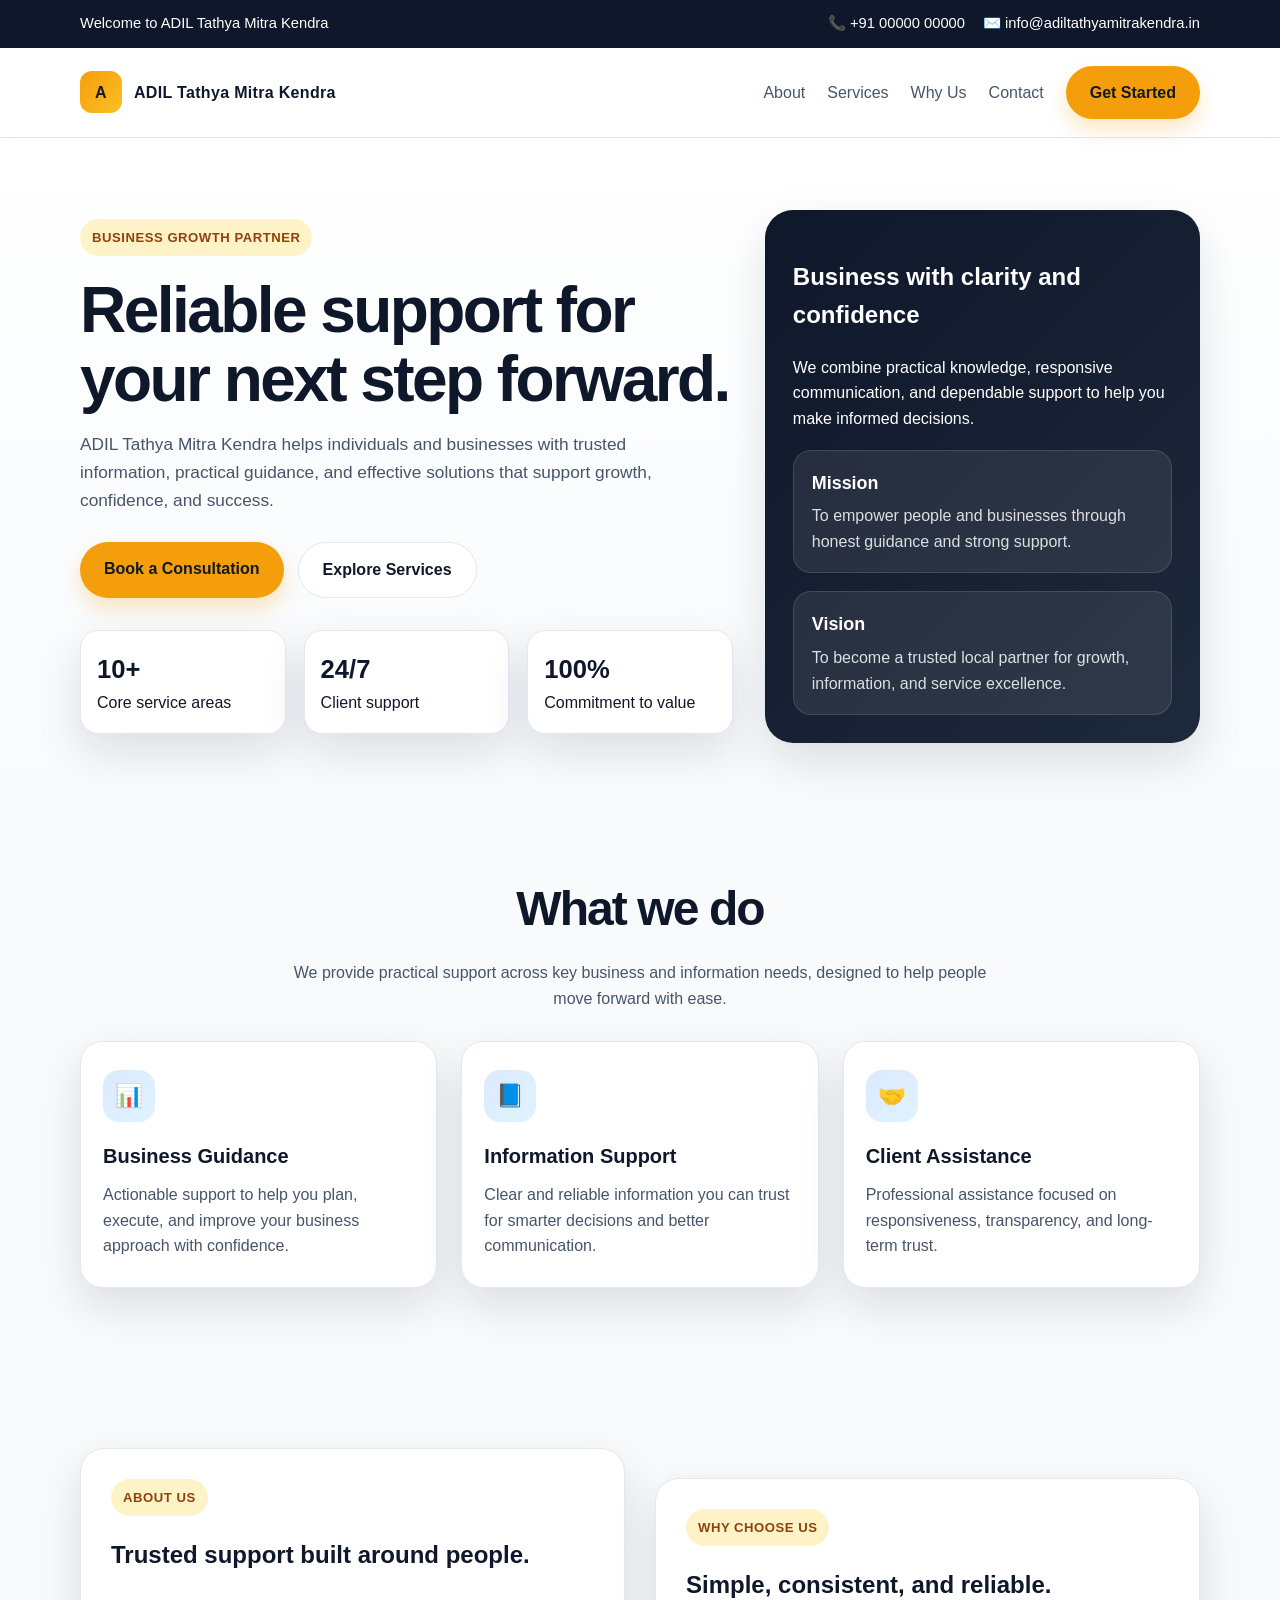
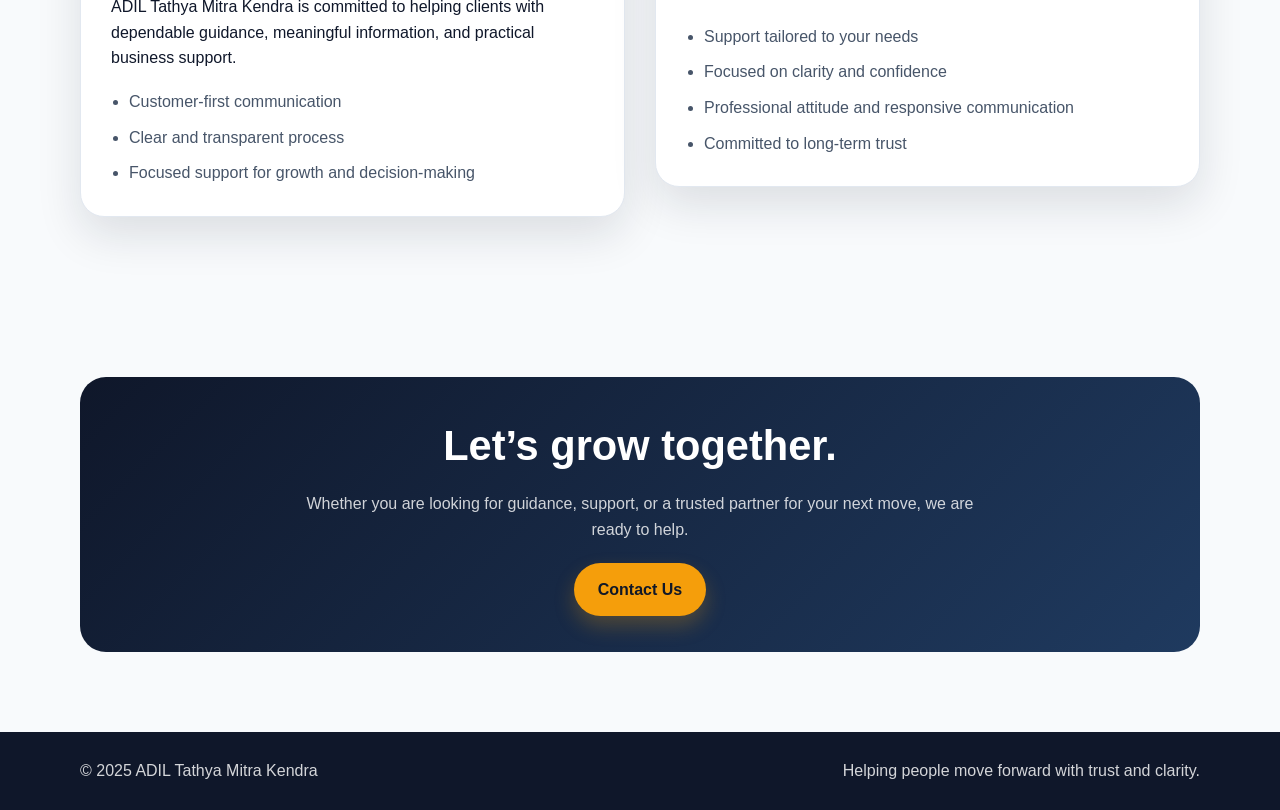
==== commit f440b9fc: "Prepare a deployable landing page for GitHub Pages and publish the business website." ====
--- a/index.html
+++ b/index.html
@@ -3,347 +3,530 @@
   <head>
     <meta charset="UTF-8" />
     <meta name="viewport" content="width=device-width, initial-scale=1.0" />
+    <title>ADIL Tathya Mitra Kendra</title>
     <meta
       name="description"
-      content="ADIL Tathya Mitra Kendra provides trusted legal guidance, documentation support, business consultation, and community awareness services."
+      content="ADIL Tathya Mitra Kendra offers trusted information, business guidance, and services for growth and success."
     />
-    <title>ADIL Tathya Mitra Kendra | Trusted Guidance & Support</title>
-    <link rel="preconnect" href="https://fonts.googleapis.com" />
-    <link rel="preconnect" href="https://fonts.gstatic.com" crossorigin />
-    <link
-      href="https://fonts.googleapis.com/css2?family=Inter:wght@400;500;600;700;800&display=swap"
-      rel="stylesheet"
-    />
-    <link rel="stylesheet" href="styles.css" />
+    <style>
+      :root {
+        --primary: #0f172a;
+        --primary-soft: #1e293b;
+        --accent: #f59e0b;
+        --accent-soft: #fef3c7;
+        --bg: #f8fafc;
+        --card: #ffffff;
+        --text: #0f172a;
+        --muted: #475569;
+        --border: #e2e8f0;
+        --shadow: 0 18px 45px rgba(15, 23, 42, 0.12);
+      }
+
+      * { box-sizing: border-box; }
+
+      html { scroll-behavior: smooth; }
+
+      body {
+        margin: 0;
+        font-family: Arial, Helvetica, sans-serif;
+        background: var(--bg);
+        color: var(--text);
+        line-height: 1.6;
+      }
+
+      a {
+        color: inherit;
+        text-decoration: none;
+      }
+
+      img {
+        max-width: 100%;
+        display: block;
+      }
+
+      .container {
+        width: min(1120px, calc(100% - 32px));
+        margin: 0 auto;
+      }
+
+      .topbar {
+        background: var(--primary);
+        color: #fff;
+        padding: 12px 0;
+        font-size: 0.92rem;
+      }
+
+      .topbar-inner {
+        display: flex;
+        justify-content: space-between;
+        align-items: center;
+        gap: 16px;
+        flex-wrap: wrap;
+      }
+
+      .topbar .contact {
+        display: flex;
+        gap: 18px;
+        flex-wrap: wrap;
+      }
+
+      .header {
+        background: rgba(255,255,255,0.9);
+        backdrop-filter: blur(8px);
+        position: sticky;
+        top: 0;
+        z-index: 20;
+        border-bottom: 1px solid var(--border);
+      }
+
+      .header-inner {
+        display: flex;
+        align-items: center;
+        justify-content: space-between;
+        gap: 20px;
+        padding: 18px 0;
+      }
+
+      .brand {
+        display: flex;
+        align-items: center;
+        gap: 12px;
+        font-weight: 700;
+        letter-spacing: 0.02em;
+      }
+
+      .brand-mark {
+        width: 42px;
+        height: 42px;
+        border-radius: 12px;
+        background: linear-gradient(135deg, var(--accent), #fbbf24);
+        display: grid;
+        place-items: center;
+        color: #111827;
+        font-weight: 800;
+      }
+
+      .nav {
+        display: flex;
+        align-items: center;
+        gap: 22px;
+        flex-wrap: wrap;
+        color: var(--muted);
+      }
+
+      .nav a:hover { color: var(--primary); }
+
+      .btn {
+        display: inline-block;
+        border: 0;
+        border-radius: 999px;
+        padding: 14px 24px;
+        font-weight: 700;
+        cursor: pointer;
+        transition: transform 0.2s ease, box-shadow 0.2s ease;
+      }
+
+      .btn:hover { transform: translateY(-1px); }
+
+      .btn-primary {
+        background: var(--accent);
+        color: #111827;
+        box-shadow: 0 10px 20px rgba(245, 158, 11, 0.25);
+      }
+
+      .btn-secondary {
+        background: #fff;
+        border: 1px solid var(--border);
+        color: var(--text);
+      }
+
+      .hero {
+        padding: 72px 0 48px;
+        background: linear-gradient(180deg, #ffffff 0%, #f8fafc 100%);
+      }
+
+      .hero-grid {
+        display: grid;
+        grid-template-columns: 1.2fr 0.8fr;
+        gap: 32px;
+        align-items: center;
+      }
+
+      .eyebrow {
+        display: inline-flex;
+        align-items: center;
+        background: var(--accent-soft);
+        color: #92400e;
+        border-radius: 999px;
+        padding: 8px 12px;
+        font-size: 0.82rem;
+        font-weight: 700;
+        letter-spacing: 0.04em;
+        text-transform: uppercase;
+      }
+
+      h1 {
+        margin: 20px 0 16px;
+        font-size: clamp(2.3rem, 5vw, 4.1rem);
+        line-height: 1.08;
+        letter-spacing: -0.04em;
+      }
+
+      .lead {
+        max-width: 600px;
+        color: var(--muted);
+        font-size: 1.08rem;
+      }
+
+      .hero-actions {
+        display: flex;
+        gap: 14px;
+        flex-wrap: wrap;
+        margin-top: 28px;
+      }
+
+      .stats {
+        display: grid;
+        grid-template-columns: repeat(3, minmax(110px, 1fr));
+        gap: 18px;
+        margin-top: 32px;
+      }
+
+      .stat {
+        background: white;
+        border: 1px solid var(--border);
+        box-shadow: var(--shadow);
+        border-radius: 18px;
+        padding: 18px 16px;
+      }
+
+      .stat strong {
+        display: block;
+        font-size: 1.6rem;
+        color: var(--primary);
+      }
+
+      .hero-card {
+        background: linear-gradient(135deg, var(--primary), var(--primary-soft));
+        color: white;
+        border-radius: 28px;
+        padding: 28px;
+        box-shadow: var(--shadow);
+      }
+
+      .mini-panel {
+        background: rgba(255,255,255,0.08);
+        border: 1px solid rgba(255,255,255,0.12);
+        border-radius: 18px;
+        padding: 18px;
+        margin-top: 18px;
+      }
+
+      .mini-panel h3 {
+        margin: 0 0 6px;
+        font-size: 1.12rem;
+      }
+
+      .mini-panel p {
+        margin: 0;
+        color: rgba(255,255,255,0.84);
+      }
+
+      .section {
+        padding: 80px 0;
+      }
+
+      .section-head {
+        text-align: center;
+        margin-bottom: 30px;
+      }
+
+      .section-head h2 {
+        margin: 0 0 12px;
+        font-size: clamp(2rem, 4vw, 3rem);
+        letter-spacing: -0.04em;
+      }
+
+      .section-head p {
+        max-width: 700px;
+        margin: 0 auto;
+        color: var(--muted);
+      }
+
+      .services-grid,
+      .features-grid {
+        display: grid;
+        grid-template-columns: repeat(3, minmax(0, 1fr));
+        gap: 24px;
+      }
+
+      .card {
+        background: var(--card);
+        border: 1px solid var(--border);
+        border-radius: 22px;
+        padding: 28px 22px;
+        box-shadow: var(--shadow);
+      }
+
+      .icon {
+        width: 52px;
+        height: 52px;
+        border-radius: 16px;
+        background: linear-gradient(135deg, #dbeafe, #e0f2fe);
+        color: var(--primary);
+        display: grid;
+        place-items: center;
+        font-size: 1.4rem;
+        margin-bottom: 18px;
+      }
+
+      .card h3 {
+        margin: 0 0 10px;
+        font-size: 1.25rem;
+      }
+
+      .card p {
+        margin: 0;
+        color: var(--muted);
+      }
+
+      .about-wrap {
+        display: grid;
+        grid-template-columns: 1fr 1fr;
+        gap: 30px;
+        align-items: center;
+      }
+
+      .about-box {
+        background: #fff;
+        border: 1px solid var(--border);
+        border-radius: 24px;
+        padding: 30px;
+        box-shadow: var(--shadow);
+      }
+
+      .about-box ul {
+        margin: 18px 0 0 0;
+        padding-left: 18px;
+        color: var(--muted);
+      }
+
+      .about-box li + li { margin-top: 10px; }
+
+      .cta {
+        background: linear-gradient(135deg, var(--primary), #1f3a5f);
+        color: #fff;
+        border-radius: 26px;
+        padding: 36px 28px;
+        text-align: center;
+      }
+
+      .cta h2 {
+        margin: 0 0 12px;
+        font-size: clamp(1.8rem, 4vw, 2.6rem);
+      }
+
+      .cta p {
+        max-width: 700px;
+        margin: 0 auto 20px;
+        color: rgba(255,255,255,0.8);
+      }
+
+      .footer {
+        background: #0f172a;
+        color: rgba(255,255,255,0.82);
+        padding: 26px 0;
+      }
+
+      .footer-inner {
+        display: flex;
+        justify-content: space-between;
+        gap: 16px;
+        flex-wrap: wrap;
+      }
+
+      @media (max-width: 900px) {
+        .hero-grid,
+        .about-wrap,
+        .services-grid,
+        .features-grid {
+          grid-template-columns: 1fr;
+        }
+      }
+
+      @media (max-width: 600px) {
+        .header-inner {
+          flex-direction: column;
+          align-items: flex-start;
+        }
+
+        .nav {
+          gap: 10px 14px;
+          font-size: 0.95rem;
+        }
+
+        .stats {
+          grid-template-columns: 1fr;
+        }
+      }
+    </style>
   </head>
   <body>
-    <header class="site-header">
-      <div class="container nav-wrap">
-        <a href="#home" class="brand" aria-label="ADIL Tathya Mitra Kendra home">
-          <span class="brand-mark">A</span>
-          <span>
-            <strong>ADIL</strong>
-            <small>Tathya Mitra Kendra</small>
-          </span>
-        </a>
-
-        <nav class="main-nav" aria-label="Main navigation">
+    <div class="topbar">
+      <div class="container topbar-inner">
+        <div>Welcome to ADIL Tathya Mitra Kendra</div>
+        <div class="contact">
+          <span>📞 +91 00000 00000</span>
+          <span>✉️ info@adiltathyamitrakendra.in</span>
+        </div>
+      </div>
+    </div>
+
+    <header class="header">
+      <div class="container header-inner">
+        <div class="brand">
+          <div class="brand-mark">A</div>
+          <span>ADIL Tathya Mitra Kendra</span>
+        </div>
+
+        <nav class="nav" aria-label="Main navigation">
           <a href="#about">About</a>
           <a href="#services">Services</a>
           <a href="#why-us">Why Us</a>
-          <a href="#process">Process</a>
           <a href="#contact">Contact</a>
+          <a class="btn btn-primary" href="#contact">Get Started</a>
         </nav>
-
-        <a class="btn btn-primary" href="#contact">Get Consultation</a>
-        <button class="nav-toggle" aria-label="Open menu" aria-expanded="false">
-          <span></span>
-          <span></span>
-          <span></span>
-        </button>
       </div>
     </header>
 
     <main>
-      <section class="hero" id="home">
+      <section class="hero">
         <div class="container hero-grid">
-          <div class="hero-copy">
-            <span class="eyebrow">Trusted support for people & businesses</span>
-            <h1>Guidance that brings clarity, confidence, and progress.</h1>
-            <p>
-              ADIL Tathya Mitra Kendra is committed to helping individuals,
-              entrepreneurs, and organizations navigate legal, documentation, and
-              advisory challenges with practical support and trusted guidance.
+          <div>
+            <div class="eyebrow">Business growth partner</div>
+            <h1>Reliable support for your next step forward.</h1>
+            <p class="lead">
+              ADIL Tathya Mitra Kendra helps individuals and businesses with trusted information,
+              practical guidance, and effective solutions that support growth, confidence, and success.
             </p>
 
-            <div class="cta-group">
+            <div class="hero-actions">
               <a class="btn btn-primary" href="#contact">Book a Consultation</a>
               <a class="btn btn-secondary" href="#services">Explore Services</a>
             </div>
 
-            <ul class="hero-points" aria-label="Key strengths">
-              <li>Professional support</li>
-              <li>Transparent guidance</li>
-              <li>Client-first approach</li>
-            </ul>
-          </div>
-
-          <div class="hero-visual" aria-label="ADIL Tathya Mitra Kendra brand emblem">
-            <div class="logo-badge">
-              <div class="logo-circle">
-                <div class="logo-swoosh"></div>
-                <div class="logo-monogram">AD</div>
-                <div class="logo-name">ADIL</div>
-                <div class="logo-subname">Tathya Mitra Kendra</div>
-                <div class="logo-tagline">Digital Seva • Aapke Saath</div>
-                <div class="service-strip">
-                  <div class="mini-icon icon-blue">📷</div>
-                  <div class="mini-icon icon-orange">🪪</div>
-                  <div class="mini-icon icon-purple">📄</div>
-                  <div class="mini-icon icon-green">💻</div>
-                  <div class="mini-icon icon-red">🧾</div>
-                  <div class="mini-icon icon-gold">💍</div>
-                </div>
-                <div class="wave-band"></div>
+            <div class="stats" aria-label="Business highlights">
+              <div class="stat">
+                <strong>10+</strong>
+                Core service areas
+              </div>
+              <div class="stat">
+                <strong>24/7</strong>
+                Client support
+              </div>
+              <div class="stat">
+                <strong>100%</strong>
+                Commitment to value
               </div>
             </div>
           </div>
+
+          <div class="hero-card" aria-label="Business summary">
+            <h2>Business with clarity and confidence</h2>
+            <p>
+              We combine practical knowledge, responsive communication, and dependable support to help you make informed decisions.
+            </p>
+
+            <div class="mini-panel">
+              <h3>Mission</h3>
+              <p>To empower people and businesses through honest guidance and strong support.</p>
+            </div>
+
+            <div class="mini-panel">
+              <h3>Vision</h3>
+              <p>To become a trusted local partner for growth, information, and service excellence.</p>
+            </div>
+          </div>
         </div>
       </section>
 
-      <section class="stats-bar">
-        <div class="container stats-grid">
-          <div>
-            <strong>100%</strong>
-            <span>Client-focused care</span>
-          </div>
-          <div>
-            <strong>50+</strong>
-            <span>Community outreach programs</span>
-          </div>
-          <div>
-            <strong>24/7</strong>
-            <span>Availability for guidance</span>
-          </div>
-          <div>
-            <strong>98%</strong>
-            <span>Client satisfaction</span>
+      <section class="section" id="services">
+        <div class="container">
+          <div class="section-head">
+            <h2>What we do</h2>
+            <p>
+              We provide practical support across key business and information needs, designed to help people move forward with ease.
+            </p>
+          </div>
+
+          <div class="services-grid">
+            <article class="card">
+              <div class="icon">📊</div>
+              <h3>Business Guidance</h3>
+              <p>Actionable support to help you plan, execute, and improve your business approach with confidence.</p>
+            </article>
+
+            <article class="card">
+              <div class="icon">📘</div>
+              <h3>Information Support</h3>
+              <p>Clear and reliable information you can trust for smarter decisions and better communication.</p>
+            </article>
+
+            <article class="card">
+              <div class="icon">🤝</div>
+              <h3>Client Assistance</h3>
+              <p>Professional assistance focused on responsiveness, transparency, and long-term trust.</p>
+            </article>
           </div>
         </div>
       </section>
 
       <section class="section" id="about">
-        <div class="container two-col">
-          <div class="section-intro">
-            <span class="eyebrow">About us</span>
-            <h2>Empowering people with clarity, support, and dependable advice.</h2>
-          </div>
-
-          <div class="about-copy">
+        <div class="container about-wrap">
+          <div class="about-box">
+            <div class="eyebrow">About us</div>
+            <h2>Trusted support built around people.</h2>
             <p>
-              ADIL Tathya Mitra Kendra was created to serve as a dependable support hub for
-              individuals, businesses, and communities seeking professional assistance in key
-              legal, documentation, and advisory matters.
+              ADIL Tathya Mitra Kendra is committed to helping clients with dependable guidance, meaningful information, and practical business support.
             </p>
-            <p>
-              We believe every challenge becomes manageable when it is met with informed guidance,
-              honest communication, and a strong commitment to service. Our mission is to help
-              our clients make sound decisions with confidence and move toward lasting progress.
-            </p>
-            <div class="check-list">
-              <span>✔ Trusted guidance</span>
-              <span>✔ Practical solutions</span>
-              <span>✔ Ethical support</span>
-              <span>✔ Long-term partnership</span>
-            </div>
+            <ul>
+              <li>Customer-first communication</li>
+              <li>Clear and transparent process</li>
+              <li>Focused support for growth and decision-making</li>
+            </ul>
+          </div>
+
+          <div class="about-box" id="why-us">
+            <div class="eyebrow">Why choose us</div>
+            <h2>Simple, consistent, and reliable.</h2>
+            <ul>
+              <li>Support tailored to your needs</li>
+              <li>Focused on clarity and confidence</li>
+              <li>Professional attitude and responsive communication</li>
+              <li>Committed to long-term trust</li>
+            </ul>
           </div>
         </div>
       </section>
 
-      <section class="section muted" id="services">
+      <section class="section" id="contact">
         <div class="container">
-          <div class="section-heading center">
-            <span class="eyebrow">Our services</span>
-            <h2>Comprehensive support for your next step.</h2>
-          </div>
-
-          <div class="card-grid">
-            <article class="service-card">
-              <div class="icon">⚖️</div>
-              <h3>Legal Guidance</h3>
-              <p>
-                Clear information and practical support for legal and compliance-related questions.
-              </p>
-            </article>
-
-            <article class="service-card">
-              <div class="icon">📄</div>
-              <h3>Documentation Support</h3>
-              <p>
-                Help with form preparation, record management, and required documentation steps.
-              </p>
-            </article>
-
-            <article class="service-card">
-              <div class="icon">💼</div>
-              <h3>Business Consultation</h3>
-              <p>
-                Strategic guidance for starting, improving, and managing business operations.
-              </p>
-            </article>
-
-            <article class="service-card">
-              <div class="icon">🧭</div>
-              <h3>Advisory Services</h3>
-              <p>
-                Personalized advice to help clients make informed, confident decisions.
-              </p>
-            </article>
-
-            <article class="service-card">
-              <div class="icon">👥</div>
-              <h3>Community & Awareness</h3>
-              <p>
-                Programs focused on education, awareness, and empowerment within communities.
-              </p>
-            </article>
-
-            <article class="service-card">
-              <div class="icon">📞</div>
-              <h3>Direct Assistance</h3>
-              <p>
-                Responsive help and a friendly support system designed around client needs.
-              </p>
-            </article>
-          </div>
-        </div>
-      </section>
-
-      <section class="section" id="why-us">
-        <div class="container two-col reverse">
-          <div class="feature-panel">
-            <div class="feature-box">
-              <h3>Why choose us?</h3>
-              <ul>
-                <li>Experienced, people-focused consultation</li>
-                <li>Clear communication and honest advice</li>
-                <li>Support tailored to your situation</li>
-                <li>Strong commitment to trust and professionalism</li>
-              </ul>
-            </div>
-          </div>
-
-          <div class="section-intro">
-            <span class="eyebrow">Our advantage</span>
-            <h2>We turn uncertainty into action with practical support.</h2>
+          <div class="cta">
+            <h2>Let’s grow together.</h2>
             <p>
-              Our work is guided by a simple principle: no one should feel alone when facing a
-              legal, documentation, or business challenge. We work closely with each client to
-              simplify the process and provide the confidence needed to move forward.
+              Whether you are looking for guidance, support, or a trusted partner for your next move, we are ready to help.
             </p>
-          </div>
-        </div>
-      </section>
-
-      <section class="section muted" id="process">
-        <div class="container">
-          <div class="section-heading center">
-            <span class="eyebrow">How we work</span>
-            <h2>A simple process built around your needs.</h2>
-          </div>
-
-          <div class="timeline">
-            <div class="timeline-item">
-              <span>01</span>
-              <h3>Understand your need</h3>
-              <p>We listen carefully to your concern, situation, and goals.</p>
-            </div>
-            <div class="timeline-item">
-              <span>02</span>
-              <h3>Assess the best path</h3>
-              <p>We identify the right guidance, document flow, or action plan.</p>
-            </div>
-            <div class="timeline-item">
-              <span>03</span>
-              <h3>Provide support</h3>
-              <p>We guide you with practical assistance and clear next steps.</p>
-            </div>
-            <div class="timeline-item">
-              <span>04</span>
-              <h3>Move confidently forward</h3>
-              <p>You gain clarity, direction, and confidence to act.</p>
-            </div>
-          </div>
-        </div>
-      </section>
-
-      <section class="section testimonial-section">
-        <div class="container">
-          <div class="section-heading center">
-            <span class="eyebrow">Client trust</span>
-            <h2>What people say about our support.</h2>
-          </div>
-
-          <div class="testimonial-grid">
-            <blockquote>
-              “The team was patient, knowledgeable, and genuinely helpful. They made a stressful
-              situation feel manageable.”
-              <footer>— Client Feedback</footer>
-            </blockquote>
-            <blockquote>
-              “I appreciated their practical guidance and professionalism. It gave me clarity and
-              confidence to make the right decision.”
-              <footer>— Business Client</footer>
-            </blockquote>
-            <blockquote>
-              “Their support was honest, timely, and deeply focused on my needs. I would strongly
-              recommend them.”
-              <footer>— Community Member</footer>
-            </blockquote>
-          </div>
-        </div>
-      </section>
-
-      <section class="section contact-section" id="contact">
-        <div class="container contact-grid">
-          <div class="contact-copy">
-            <span class="eyebrow">Contact us</span>
-            <h2>Let’s find the right solution for your needs.</h2>
-            <p>
-              Whether you are facing a legal question, need documentation support, or want reliable
-              business guidance, our team is ready to assist you.
-            </p>
-
-            <div class="contact-details">
-              <div>
-                <strong>Phone</strong>
-                <span>+91 00000 00000</span>
-              </div>
-              <div>
-                <strong>Email</strong>
-                <span>info@adiltathyamitrakendra.in</span>
-              </div>
-              <div>
-                <strong>Office</strong>
-                <span>Your City, State, India</span>
-              </div>
-            </div>
-          </div>
-
-          <form class="contact-form" action="#" method="post">
-            <label>
-              Full Name
-              <input type="text" name="name" placeholder="Your full name" required />
-            </label>
-            <label>
-              Email Address
-              <input type="email" name="email" placeholder="Your email" required />
-            </label>
-            <label>
-              Phone Number
-              <input type="tel" name="phone" placeholder="Your phone number" />
-            </label>
-            <label>
-              Your Message
-              <textarea name="message" rows="5" placeholder="Tell us how we can help" required></textarea>
-            </label>
-            <button type="submit" class="btn btn-primary">Send Message</button>
-          </form>
+            <a class="btn btn-primary" href="mailto:info@adiltathyamitrakendra.in">Contact Us</a>
+          </div>
         </div>
       </section>
     </main>
 
-    <footer class="site-footer">
-      <div class="container footer-wrap">
-        <p>© <span id="year"></span> ADIL Tathya Mitra Kendra. All rights reserved.</p>
-        <div class="footer-links">
-          <a href="#about">About</a>
-          <a href="#services">Services</a>
-          <a href="#contact">Contact</a>
-        </div>
+    <footer class="footer">
+      <div class="container footer-inner">
+        <div>© 2025 ADIL Tathya Mitra Kendra</div>
+        <div>Helping people move forward with trust and clarity.</div>
       </div>
     </footer>
-
-    <script src="script.js"></script>
   </body>
 </html>
